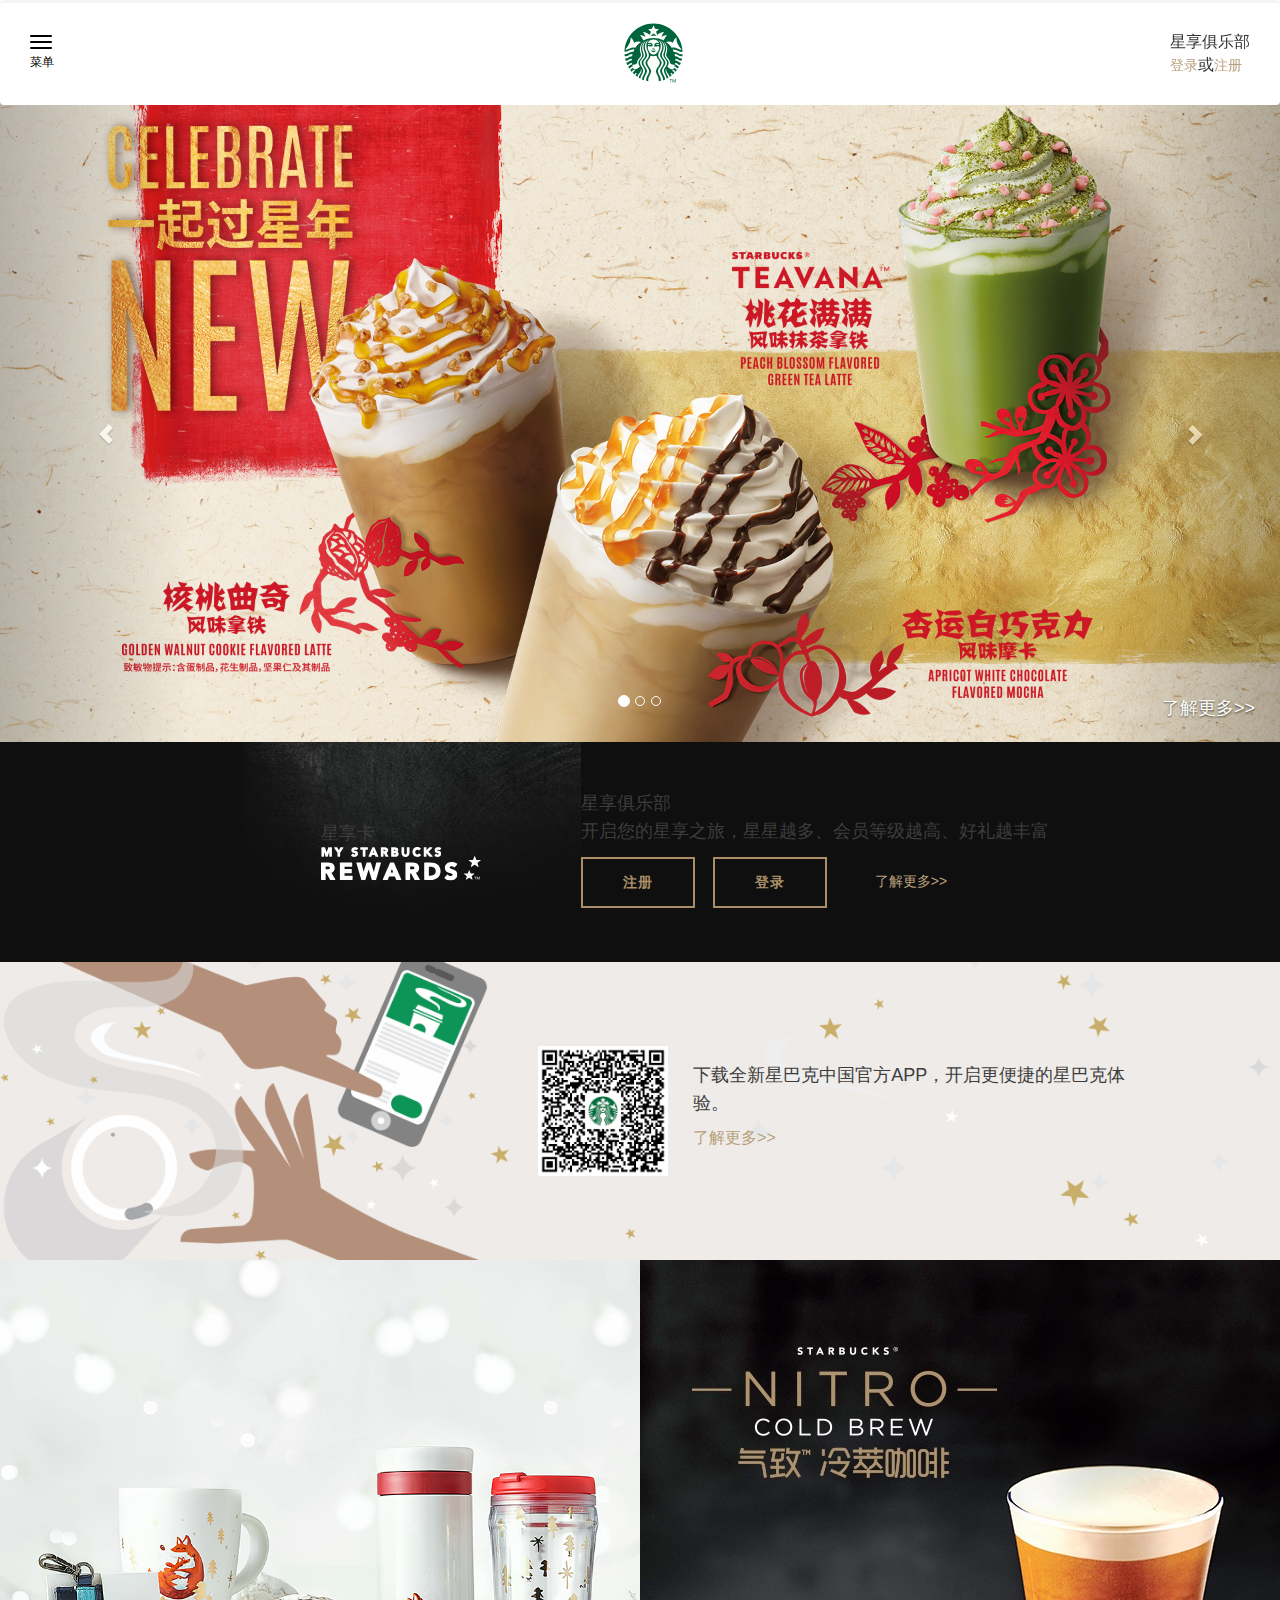
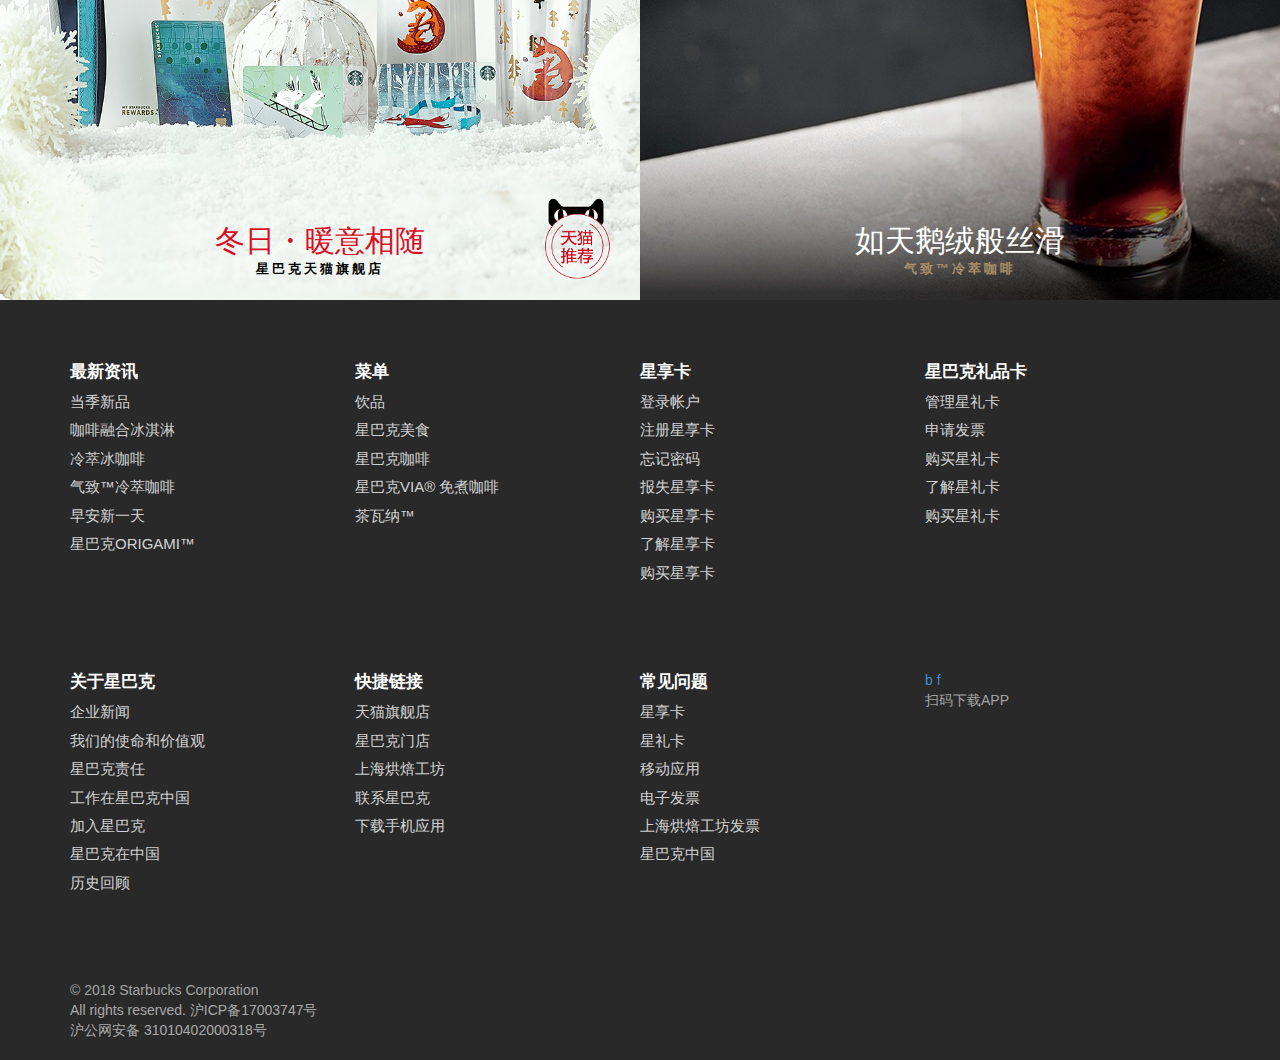
==== html5_review/bootStrap_copy/index.html @ 9d4911f4 "update" ====
<!DOCTYPE html>
<html lang="en">
<head>
    <meta charset="UTF-8">
    <meta http-equiv="x-ua-compatible" content="IE=edge" />
    <meta name="viewport" content="width=device-width,initial-scale=1" />
    <title>首页</title>
    <link href="../plugins/datatimepicker/bootstrap-datetimepicker-master/sample%20in%20bootstrap%20v3/bootstrap/css/bootstrap.min.css" rel="stylesheet" type="text/css" />
    <link href="css/index.css" rel="stylesheet" />
</head>
<body>
<header id="header">
    <nav class="navbar navbar-default">
        <div class="container-fluid">
            <div class="row">
                <div class="col-xs-7">
                    <div class="navbar-header">
                        <div class="row">
                            <div class="col-xs-9">
                                <button class="navbar-toggle collapsed" type="button" id="toggle">
                                    <span class="sr-only">菜单</span>
                                    <span class="icon-bar"></span>
                                    <span class="icon-bar"></span>
                                    <span class="icon-bar"></span>
                                    <span id="menu">菜单</span>
                                </button>
                            </div>
                            <div class="col-xs-3">
                                <a href="#" class="navbar-brand"><img class="logo" src="images/logo.svg" alt="starbucks" /></a>
                            </div>
                        </div>
                    </div>
                </div>
                <div class="col-xs-5">
                    <div id="account">
                        星享俱乐部<br /><a class="nav-word" href="#">登录</a>或<a class="nav-word" href="#">注册</a>
                    </div>
                </div>
            </div>
        </div>
    </nav>
</header>

<div id="wrap"></div>
<div class="collapse" id="collapse1">
    <!--<div id="wrap1">-->
        <ul class="nav navbar-nav">
        <li><a href="#">English</a></li>
        <li><a href="#">星巴克门店</a></li>
        <li><a href="#">上海烘焙工坊</a></li>
        <li><a href="#">天猫旗舰店</a></li>
        <li class="divider" role="separator"></li>
        <li><a href="#">首页</a></li>
        <li class="dropdown">
            <a href="#" class="dropdown-toggle" data-toggle="dropdown" aria-expanded="false" aria-haspopup="true" role="button" id="new">
                新品推荐
                <span class="caret"></span>
            </a>
            <ul class="dropdown-menu" aria-labelledby="new">
                <li><a href="#">当季新品</a></li>
                <li><a href="#">咖啡融合冰淇淋</a></li>
                <li><a href="#">冷翠冰咖啡</a></li>
                <li><a href="#">气致™冷萃咖啡</a></li>
                <li><a href="#">早安新一天</a></li>
                <li><a href="#">星巴克ORIGAMI™</a></li>
            </ul>
        </li>
        <li><a href="#">星享俱乐部</a></li>
        <li class="dropdown">
            <a href="#" class="dropdown-toggle" data-toggle="dropdown" aria-expanded="true" aria-haspopup="true" role="button" id="club">
                星巴克移动应用
                <span class="caret"></span>
            </a>
            <ul class="dropdown-menu" aria-labelledby="club">
                <li><a href="#">星巴克移动应用</a></li>
                <li><a href="#">星巴克Apple Watch</a></li>
            </ul>
        </li>
        <li><a href="#">星礼卡</a></li>
        <li class="dropdown">
            <a href="#" class="dropdown-toggle" data-toggle="dropdown" aria-expanded="true" aria-haspopup="true" role="button" id="gift">
                咖啡文化
                <span class="caret"></span>
            </a>
            <ul class="dropdown-menu" aria-labelledby="gift">
                <li><a href="#">咖啡文化</a></li>
                <li><a href="#">星巴克臻选™咖啡</a></li>
                <li><a href="#">如何冲泡咖啡</a></li>
            </ul>
        </li>
        <li class="dropdown">
            <a href="#" class="dropdown-toggle" data-toggle="dropdown" aria-expanded="true" aria-haspopup="true" role="button" id="foods">
                饮品美食
                <span class="caret"></span>
            </a>
            <ul class="dropdown-menu" aria-labelledby="foods">
                <li><a href="#">饮品</a></li>
                <li><a href="#">星巴克美食</a></li>
                <li><a href="#">星巴克咖啡</a></li>
                <li><a href="#">星巴克VIA®免煮咖啡</a></li>
                <li><a href="#">茶瓦纳™</a></li>
            </ul>
        </li>
        <li class="dropdown">
            <a href="#" class="dropdown-toggle" data-toggle="dropdown" aria-expanded="true" aria-haspopup="true" role="button" id="about">
                关于我们
                <span class="caret"></span>
            </a>
            <ul class="dropdown-menu" aria-labelledby="about">
                <li><a href="#">企业文化</a></li>
                <li><a href="#">我们的使命和价值观</a></li>
                <li><a href="#">星巴克责任</a></li>
                <li><a href="#">工作在星巴克中国</a></li>
                <li><a href="#">加入星巴克</a></li>
                <li><a href="#">星巴克在中国</a></li>
                <li><a href="#">历史回顾</a></li>
            </ul>
        </li>
        <li class="dropdown">
            <a href="#" class="dropdown-toggle" data-toggle="dropdown" aria-expanded="true" aria-haspopup="true" role="button" id="help">
                帮助中心
                <span class="caret"></span>
            </a>
            <ul class="dropdown-menu" aria-labelledby="help">
                <li><a href="#">常见问题</a></li>
                <li><a href="#">联系我们</a></li>
                <li><a href="#">使用条款</a></li>
                <li><a href="#">隐私权政策</a></li>
            </ul>
        </li>

    </ul>
    <!--</div>-->
</div>

<div id="content">
    <div id="carousel" class="carousel slide" data-ride="carousel">
        <!-- Indicators -->
        <ol class="carousel-indicators">
            <li data-target="#carousel" data-slide-to="0" class="active"></li>
            <li data-target="#carousel" data-slide-to="1"></li>
            <li data-target="#carousel" data-slide-to="2"></li>
        </ol>

        <!-- Wrapper for slides -->
        <div class="carousel-inner" role="listbox">
            <div class="item active">
                <a href="#" class="ad">
                    <img src="images/ad01.jpg" alt="ad01">
                    <div class="carousel-caption">
                        了解更多>>
                    </div>
                </a>
            </div>
            <div class="item">
                <a href="#" class="ad">
                    <img src="images/ad01.jpg" alt="ad02">
                    <div class="carousel-caption">
                        了解更多>>
                    </div>
                </a>
            </div>
            <div class="item">
                <a href="#" class="ad">
                    <img src="images/ad01.jpg" alt="ad03">
                    <div class="carousel-caption">
                        了解更多>>
                    </div>
                </a>
            </div>
        </div>

        <!-- Controls -->
        <a class="left carousel-control" href="#carousel" role="button" data-slide="prev">
            <span class="glyphicon glyphicon-chevron-left" aria-hidden="true"></span>
            <span class="sr-only">Previous</span>
        </a>
        <a class="right carousel-control" href="#carousel" role="button" data-slide="next">
            <span class="glyphicon glyphicon-chevron-right" aria-hidden="true"></span>
            <span class="sr-only">Next</span>
        </a>
    </div>

    <div class="rewards">
        <div class="rewards-mark">
            <p class="rewards-mark-label">星享卡</p>
            <div class="rewards-mark-logo"></div>
        </div>
        <div class="rewards-content">
            <p class="rewards-content-title">星享俱乐部</p>
            <p class="rewards-content-text">开启您的星享之旅，星星越多、会员等级越高、好礼越丰富</p>
            <div class="rewards-content-buttons">
                <a href="#" class="btn btn-lg btn-primary" type="button">注册</a>
                <a href="#" class="btn btn-lg btn-primary" type="button">登录</a>
                <a href="#" class="rewards-content-buttons-link" type="button">了解更多>></a>
            </div>
        </div>
    </div>

    <div class="app">
        <div class="app-pc">
            <img src="images/app-web.png" alt="..." />
            <div class="app-download-qrcode">
                <img src="images/app_qr_20171115.png" />
            </div>
            <div class="content-info">
                <p>下载全新星巴克中国官方APP，开启更便捷的星巴克体验。</p>
                <a href="#" class="app-content-link pc-link" type="button">了解更多>></a>
            </div>
        </div>
        <div class="app-mobile">
            <img src="images/app-mobile.png" alt="..." />
            <p>下载全新星巴克中国官方APP，开启更便捷的星巴克体验。</p>
            <a href="#" class="app-content-link pc-link" type="button">了解更多>></a><br/>
            <a href="#" class="btn btn-lg btn-primary app-content-unibutton" type="button"></a>
        </div>
    </div>
    
    <div class="mosaic">
        <a href="#" class="product">
            <img src="images/tmall-banner-20180109104542.jpg" alt="..." />
            <div class="descr-cont">
                <h3><span style="color: #000000">星巴克天猫旗舰店</span></h3>
                <h2><span style="color: #D81026">冬日・暖意相随</span></h2>
            </div>
        </a>
        <a href="#" class="product">
            <img src="images/FT-Grid%20(2)-20170328191448.jpg" alt="..." />
            <div class="descr-cont">
                <h3 style="color: #a98e67">气致™冷萃咖啡</h3>
                <h2 style="color: #fffffe;">如天鹅绒般丝滑</h2>
            </div>
        </a>
    </div>
</div>

<footer class="page-footer cn" id="footer">
    <div class="container">
        <!-- Row 1 -->
        <div class="page-footer-row">
            <div class="item">
                <a class="item-title">最新资讯</a>
                <div class="item-content">
                    <a class="item-link" href="/cn/new-at-starbucks/cny-2018" id="footer-">当季新品</a>
                    <a class="item-link" href="/cn/new-at-starbucks/coffee-meets-ice-cream" id="footer-">咖啡融合冰淇淋</a>
                    <a class="item-link" href="/cn/new-at-starbucks/cold-brew" id="footer-">冷萃冰咖啡</a>
                    <a class="item-link" href="/cn/new-at-starbucks/nitro-cold-brew" id="footer-">气致™冷萃咖啡</a>
                    <a class="item-link" href="/cn/new-at-starbucks/great-breakfast" id="footer-">早安新一天</a>
                    <a class="item-link" href="/cn/new-at-starbucks/origami" id="footer-new-2">星巴克ORIGAMI™</a>

                </div>
            </div>
            <div class="item">
                <a class="item-title">菜单</a>
                <div class="item-content">
                    <a class="item-link" href="/cn/menu/beverages" id="footer-menu-1">饮品</a>
                    <a class="item-link" href="/cn/menu/food" id="footer-menu-2">星巴克美食</a>
                    <a class="item-link" href="/cn/menu/our-coffees" id="footer-menu-3">星巴克咖啡</a>
                    <a class="item-link" href="/cn/menu/via" id="footer-menu-4">星巴克VIA® 免煮咖啡</a>
                    <a class="item-link" href="/cn/menu/teavana" id="footer-menu-5">茶瓦纳™</a>

                </div>
            </div>

            <div class="item">
                <a class="item-title" href="/cn/rewards" id="footer-reward">星享卡</a>
                <div id="msr-logged-out" class="item-content">
                    <a class="item-link" href="/cn/log-in" id="footer-reward-login">登录帐户</a>
                    <a class="item-link" href="/cn/create-account" id="footer-reward-signup">注册星享卡</a>
                    <a class="item-link" href="/cn/forget-password" id="footer-reward-forgot">忘记密码</a>
                    <a class="item-link" href="/cn/account/manage-msr" id="footer-reward-report">报失星享卡</a>
                    <a class="item-link desktop-only" id="footer-reward-purchase" target="_blank" href="https://starbucks.tmall.com/search.htm?spm=a1z10.1-b.w4006-14489348233.4.6XB3CU&amp;orderType=&amp;viewType=grid&amp;keyword=%D0%C7%CF%ED%BF%A8&amp;lowPrice=&amp;highPrice=&amp;scene=taobao_shop">购买星享卡</a>
                    <a class="item-link mobile-only" id="footer-reward-about" href="/cn/rewards">了解星享卡</a>
                    <a class="item-link mobile-only" id="footer-reward-purchase" target="_blank" href="https://starbucks.m.tmall.com/shop/shop_auction_search.htm?suid=&amp;scid=1141442750&amp;sort=default&amp;spm=a320p.7692171.1998705856.i1">购买星享卡</a>
                </div>
                <div id="msr-logged-in" class="item-content hide">
                    <a class="item-link" href="/cn/account" id="footer-reward-dashboard">帐户一览</a>
                    <a class="item-link" href="/cn/account/add-msr" id="footer-reward-add">关联星享卡</a>
                    <a class="item-link" href="/cn/account/manage-msr" id="footer-reward-report">报失星享卡</a>
                    <a class="item-link desktop-only" id="footer-reward-purchase" target="_blank" href="https://starbucks.tmall.com/search.htm?spm=a1z10.1-b.w4006-14489348233.4.6XB3CU&amp;orderType=&amp;viewType=grid&amp;keyword=%D0%C7%CF%ED%BF%A8&amp;lowPrice=&amp;highPrice=&amp;scene=taobao_shop">购买星享卡</a>
                    <a class="item-link mobile-only" id="footer-reward-about" href="/cn/rewards">了解星享卡</a>
                    <a class="item-link mobile-only" id="footer-reward-purchase" target="_blank" href="https://starbucks.m.tmall.com/shop/shop_auction_search.htm?suid=&amp;scid=1141442750&amp;sort=default&amp;spm=a320p.7692171.1998705856.i1">购买星享卡</a>
                </div>
            </div>

            <div class="item">
                <a class="item-title" href="/cn/starbucks-gift-card" id="footer-svc">星巴克礼品卡</a>
                <div id="svc-logged-out" class="item-content">
                    <a class="item-link" href="/cn/svc-query" id="footer-svc-query">管理星礼卡</a>
                    <a class="item-link" href="/cn/invoice" id="footer-svc-fapiao">申请发票</a>
                    <a class="item-link desktop-only" id="footer-svc-purchase" target="_blank" href="https://starbucks.world.tmall.com/p/rd993825.htm?&amp;scene=taobao_shop">购买星礼卡</a>
                    <a class="item-link mobile-only" id="footer-svc-about" href="/cn/starbucks-gift-card">了解星礼卡</a>
                    <a class="item-link mobile-only" id="footer-svc-purchase" target="_blank" href="https://starbucks.m.tmall.com/shop/shop_auction_search.htm?suid=&amp;scid=1141442934&amp;sort=default&amp;spm=a320p.7692171.1998705856.i1">购买星礼卡</a>
                </div>
                <div id="svc-logged-in" class="item-content hide">
                    <a class="item-link" href="/cn/account/manage-svc" id="footer-svc-manage">管理星礼卡</a>
                    <a class="item-link" href="/cn/invoice" id="footer-svc-fapiao">申请发票</a>
                    <a class="item-link desktop-only" id="footer-svc-purchase" target="_blank" href="https://starbucks.world.tmall.com/p/rd993825.htm?&amp;scene=taobao_shop">购买星礼卡</a>
                    <a class="item-link mobile-only" id="footer-svc-about" href="/cn/starbucks-gift-card">了解星礼卡</a>
                    <a class="item-link mobile-only" id="footer-svc-purchase" target="_blank" href="https://starbucks.m.tmall.com/shop/shop_auction_search.htm?suid=&amp;scid=1141442934&amp;sort=default&amp;spm=a320p.7692171.1998705856.i1">购买星礼卡</a>
                </div>
            </div>
        </div>
        <!-- Row 2 -->
        <div class="page-footer-row">
            <div class="item">
                <a class="item-title">关于星巴克</a>
                <div class="item-content">
                    <a class="item-link" href="/cn/about/company-news" id="footer-about-1">企业新闻</a>
                    <a class="item-link" href="/cn/about/mission-statement" id="footer-about-2">我们的使命和价值观</a>
                    <a class="item-link" href="/cn/about/responsibility" id="footer-about-3">星巴克责任</a>
                    <a class="item-link" href="/cn/about/working-at-starbucks" id="footer-about-4">工作在星巴克中国</a>
                    <a class="item-link" href="/cn/about/careers" id="footer-about-5">加入星巴克</a>
                    <a class="item-link" href="/cn/about/inchina" id="footer-about-6">星巴克在中国</a>
                    <a class="item-link" href="/cn/about/history" id="footer-about-7">历史回顾</a>

                </div>
            </div>
            <div class="item">
                <a class="item-title">快捷链接</a>
                <div class="item-content">
                    <a class="item-link" href="https://starbucks.tmall.com" target="_blank" id="footer-link-tmall">天猫旗舰店</a>
                    <a class="item-link" href="/cn/stores" id="footer-link-store">星巴克门店</a>
                    <a class="item-link" href="https://roastery.starbucks.com.cn">上海烘焙工坊</a>
                    <a class="item-link" href="/cn/help/contact" id="footer-link-contact">联系星巴克</a>
                    <a class="item-link mobile-only" id="footer-link-app" target="_blank" href="http://a.app.qq.com/o/simple.jsp?pkgname=com.starbucks.cn">下载手机应用</a>
                </div>
            </div>
            <div class="item">
                <a class="item-title">常见问题</a>
                <div class="item-content">
                    <a class="item-link" href="/cn/help/faq/my-starbucks-rewards" id="footer-ask-rewards">星享卡</a>
                    <a class="item-link" href="/cn/help/faq/starbucks-gift-card" id="footer-ask-svc">星礼卡</a>
                    <a class="item-link" href="/cn/help/faq/starbucks-mobile-app" id="footer-ask-app">移动应用</a>
                    <a class="item-link" href="/cn/help/faq/starbucks-efapiao" id="footer-ask-efapiao">电子发票</a>
                    <a class="item-link" href="https://roastery.starbucks.com.cn/e-fapiao/">上海烘焙工坊发票</a>

                    <a class="item-link" href="/cn/help/faq/starbucks-website" id="footer-ask-china">星巴克中国</a>
                </div>
            </div>
            <div class="item download-section cn">
                <div class="qrcode"></div>
                <div class="download-btns">
                    <a href="https://itunes.apple.com/cn/app/xing-ba-ke-zhong-guo/id499819758?ls=1&amp;mt=8" target="_blank" onclick="ga_download('HP','app','download_btn');" id="footer-download-iphone" class="download-btns-btn">b</a>
                    <a href="/cn/the-starbucks-china-app#android" target="_blank" onclick="ga_download('HP','app','download_btn');" id="footer-download-android" class="download-btns-btn">f</a>
                </div>
                <p class="wording">扫码下载APP</p>
            </div>
        </div>
        <!-- Row 3 -->
        <div class="page-footer-row bottom">
            <div class="contents" id="footer-icp">
                <p class="contents-wording">© 2018 Starbucks Corporation</p>
                <a class="contents-wording" target="_blank" href="http://www.miitbeian.gov.cn/">All rights reserved. 沪ICP备17003747号</a>
                <a class="contents-wording" target="_blank" href="http://www.beian.gov.cn/portal/registerSystemInfo?recordcode=31010402000318">
                    <span class="police-img"></span> 沪公网安备 31010402000318号
                </a>
            </div>
            <div class="icons" id="footer-icons">
                <a class="wechat icon" onclick="$('#wechat_qrcode').toggle();ga('send', 'event', 'social icons', 'footer', 'weixin');" id="footer-social-wechat">
                    <div id="wechat_qrcode" class="wechat-qrcode"></div>
                </a>
                <a class="weibo icon" onclick="ga('send', 'event', 'social icons', 'footer', 'weibo');" id="footer-social-weibo" href="http://www.weibo.com/starbucks" target="_blank"></a>
            </div>
        </div>
    </div>
</footer>

<script src="../plugins/datatimepicker/bootstrap-datetimepicker-master/sample%20in%20bootstrap%20v3/jquery/jquery-1.8.3.min.js"></script>
<script src="../plugins/datatimepicker/bootstrap-datetimepicker-master/sample%20in%20bootstrap%20v3/bootstrap/js/bootstrap.js"></script>
<script src="js/index.js"></script>
</body>
</html>
---- html5_review/bootStrap_copy/css/index.css ----
html{
    height: 109%;
}
body{
    position: relative;
    /*height: 1000px;*/
}
#header{
    position: fixed;
    width: 100%;
    top:0;
    z-index: 12;
    -webkit-transform: translateY(0%);
    transform: translateY(0%);
    -webkit-transition: all 250ms ease-in-out;
    transition: all 250ms ease-in-out;
}
#header.down{
    /*display: none;*/
    -webkit-transform: translateY(-100%);
    transform: translateY(-100%);
}

img.logo {
    width: 73px;
    -webkit-transition: all 250ms ease-in-out;
    transition: all 250ms ease-in-out;
}

#header.not-to-top img.logo{
    width: 50px;
}

a.navbar-brand {
    height: 100px;
    padding: 15px 0px;
    float: none;
    display: block;
    text-align: center;
    /* margin-left: 38px; */
    -webkit-transition: all 250ms ease-in-out;
    transition: all 250ms ease-in-out;
}

#header.not-to-top a.navbar-brand{
    height: auto;
    padding-bottom: 5px;
    padding-top: 5px;
}

.navbar-default .navbar-toggle .icon-bar {
    background-color: #000;
}

span#menu {
    font-size: 12px;
    width: 24px;
    display: block;
    margin-top: 5px;
}

.navbar-header {
    float: none;
}

.container-fluid {
    padding: 0 15px;
}

.navbar-default .navbar-toggle:hover, .navbar-default .navbar-toggle:focus {
    background: transparent;
    outline: none;
}

.navbar-default .navbar-toggle {
    float: none;
    display: block;
    border: none;
    padding: 0px;
    margin: 32px 15px;
    -webkit-transition: all 250ms ease-in-out;
    transition: all 250ms ease-in-out;
}

#header.not-to-top .navbar-default .navbar-toggle{
    margin-bottom: 12px;
    margin-top: 12px;
}

div#account {
    float: right;
    font-size: 16px;
    margin: 28px 15px;
    -webkit-transition: all 250ms ease-in-out;
    transition: all 250ms ease-in-out;
}

#header.not-to-top div#account{
    margin-bottom: 8px;
    margin-top: 8px;
}

nav.navbar.navbar-default {
    border: none;
    background-color: #fff;
    border-top: 3px solid #f5f5f5;
    font-size: 15px;
    margin-bottom: 0;
}

a.nav-word {
    color: #b89f7a;
    font-size: 14px;
}

a.nav-word:hover,a.nav-word:focus {
    text-decoration: none;
    outline: none;
}

div#collapse1 {
    position: absolute;
    display: none;
    width: 0;
    border: none;
    top: -103px;
    left: 0;
    bottom: 0;
    right: 0;
    background: #000;
    max-height: none;
    font-size: 15px;
    /*height: 100% !important;*/
    white-space: nowrap;
    overflow-y: auto !important;
    z-index: 16;
    padding: 0 15px;
    overflow-x: hidden;
}

/*#wrap1{*/
    /*overflow-y: auto;*/
    /*overflow-x: hidden;*/
/*}*/

@media (min-width: 768px) {
    .navbar-collapse.collapse {
        display: none !important;
        padding-bottom: 0;
        overflow: visible !important;
    }
}

.navbar-collapse,.navbar-collapse.in {
     overflow-y: auto;
}

.navbar-nav{
    float: none;
    margin: 7.5px -15px;
}
.navbar-nav>li{
    float: none;
}

ul.dropdown-menu {
    width: 100%;
    border: none;
    background: #000;
    position: static;
    float: none;
    font-size: 15px;
}

li.divider {
    height: 1px;
    border-top: 1px solid #525252;
    margin: 10px 0px;
}

.navbar-nav>li>a {
    color: #fff;
}

.navbar-nav>li>a:hover, .navbar-nav>li>a:focus {
    color: #b89f7a;
    background-color: transparent;
}

.navbar-nav>.open>a, .navbar-nav>.open>a:hover, .navbar-nav>.open>a:focus {
    color: #b89f7a;
    background: none;
}

.dropdown-menu>li>a {
    color: #aaa;
    padding: 10px 15px 10px 25px;
}

.dropdown-menu>li>a:hover, .dropdown-menu>li>a:focus {
    background: none;
    color: #b89f7a;
}

.navbar-nav>.open>a .caret, .navbar-nav>.open>a:hover .caret, .navbar-nav>.open>a:focus .caret {
    border-top-color: #b89f7a;
    border-bottom-color: #b89f7a;
    outline: none;
}

.navbar-nav>.dropdown>a:hover .caret, .navbar-nav>.dropdown>a:focus .caret {
    border-top-color: #b89f7a;
    border-bottom-color: #b89f7a;
    outline: none;
}

.navbar-nav>.dropdown>a .caret {
    border-top-color: #fff;
    border-bottom-color: #fff;
    /*float: right;*/
    position: absolute;
    right: 15px;
    top: 22px;
}

div#wrap {
    /*width: 100%;*/
    /*height: 100%;*/
    position: absolute;
    top: -103px;
    left: 0;
    bottom: 0;
    right: 0;
    background: rgba(0, 0, 0, 0.5);
    display: none;
    z-index: 16;
}

div#content {
    margin-top: 102px;
}

#content p {
    font-size: 18px;
    line-height: 28px;
    color: #3d3d3d;
    font-family: AvenirLight, 'HelveticaNeue-Light', 'Helvetica Neue', arial, "Hiragino Sans GB", "冬青黑体", "Microsoft YaHei New", "Microsoft Yahei", "微软雅黑", 宋体, SimSun, STXihei, "华文细黑", sans-serif;
}

.carousel-caption {
    font-size: 18px;
    right: 25px;
    bottom: 20px;
    padding: 0;
    left: auto;
}
@media (max-width: 991px){
    .carousel-caption{
        font-size: 14px;
        right: 15px;
        bottom: 0;
    }
}


.rewards {
    background: #0f0f0f;
    color: #fff;
    display: -webkit-flex;
    display: flex;
    justify-content: center;
}

.rewards-mark {
    background: url('../images/rewards_bg.png') 0 0 no-repeat;
    display: -webkit-flex;
    display: flex;
    flex-direction: column;
    justify-content: center;
    height: 220px;
    flex: 0 0 350px;
    padding-left: 90px;
}

.rewards-mark-logo {
    width: 160px;
    height: 38.5185185185px;
    background: url('../images/rewards_logo_20170209.svg') 0 0 no-repeat;
    background-size: contain;
}

.rewards-content {
    display: -webkit-flex;
    display: flex;
    flex-direction: column;
    justify-content: center;
}

p.rewards-mark-label {
    font-size: 18px;
    margin-bottom: 0px;
}

p.rewards-content-title {
    font-size: 25px;
    margin-bottom: 0px;
}

p.rewards-content-text {
    font-size: 16px;
    margin-bottom: 5px;
}

a.btn-lg {
    background: transparent;
    border-radius: 0;
    text-transform: uppercase;
    letter-spacing: 1px;
    font-size: 14px;
    font-weight: 700;
}

a.btn-primary {
    border: 2px solid #a98e67;
    padding: 14px 40px;
    color: #a98e67;
}

a.btn {
    margin: .5em 1em .5em 0;
}

a.btn-primary:hover, a.btn-primary:focus {
    color: #ffffff;
    background-color: #a98e67;
    border-color: #a98e67;
}

a.rewards-content-buttons-link {
    margin-left: 30px;
    font-size: 14px;
    color: #b89f7a;
    text-decoration: none;
}

a.rewards-content-buttons-link:hover,a.rewards-content-buttons-link:focus {
    color: #967a50;
    text-decoration: none;
    outline: none;
}

@media (max-width: 768px){
    .rewards{
        display: block;
        text-align: center;
    }
    .rewards-mark{
        padding: 0;
        align-items: center;
    }
    .rewards-mark-logo{
        margin-left: 30px;
    }
    .rewards-content{

    }
    p.rewards-content-text {
        font-size: 18px ;
        margin: 15px 0 20px ;
        line-height: 28px ;
    }
    .rewards-content-buttons {
        -webkit-flex-direction: column;
        -ms-flex-direction: column;
        flex-direction: column;
        width: 80%;
        margin: 0 auto;
        padding: 10px 0;
        display: flex;
    }
    .rewards-content-buttons-link {
        margin-left: 0px;
        margin-right: 7px;
        padding: 25px 0;
        text-align: right;
        display: block;
    }
}
.app-pc img,.app-mobile img {
    width: 100%;
    height: auto;
}
.app {
    background: #EFEBE8;
    position: relative;
}

.app-download-qrcode {
    position: absolute;
    width: 130px;
    height: 130px;
    left: 42%;
    top: 50%;
    margin-top: -65px;
}

.content-info {
    position: absolute;
    height: 100px;
    width: 35%;
    left: 44%;
    top: 50%;
    margin-top: -50px;
    transform: translate(130px,0);
}

a.app-content-link.pc-link {
    font-size: 16px;
    color: #b89f7a;
    text-decoration: none;
}

a.app-content-link.pc-link:hover,a.app-content-link.pc-link:focus{
    text-decoration: none;
    outline: none;
    color: #967a50;
}

.app-mobile{
    display: none;
    text-align: center;
}

@media (max-width: 768px) {
    .app-pc{
        display: none;
    }
    .app-mobile{
        display: block;
    }
}

a.app-content-unibutton {
    background: url(../images/udp-starbucks-cn.svg) center center no-repeat;
    height: 80px;
    width: 220px;
    border: none;
}

a.app-content-unibutton:hover,a.app-content-unibutton:focus {
    background-color: transparent;
    outline: none;
}

.mosaic{
    overflow: hidden;
}

.mosaic img{
    width: 100%;
    height: auto;
}
.product{
    float: left;
    position: relative;
    display: block;
    width: 50%;
}

.descr-cont {
    position: absolute;
    width: 100%;
    height: 100%;
    left: 0;
    top: 0;
}

.descr-cont h3 {
    position: absolute;
    bottom: 10px;
    width: 100%;
    margin-bottom: 10px;
    text-align: center;
    font-weight: 900;
    font-size: 13px;
    line-height: 22px;
    text-transform: uppercase;
    color: #a98e67;
    letter-spacing: 3px;
    font-family: AvenirBlack, 'HelveticaNeue-Light', 'Helvetica Neue', arial, "Hiragino Sans GB", "冬青黑体", "Microsoft YaHei New", "Microsoft Yahei", "微软雅黑", 宋体, SimSun, STXihei, "华文细黑", sans-serif;
}

.descr-cont h2 {
    position: absolute;
    bottom: 40px;
    width: 100%;
    text-align: center;
    line-height: 38px;
    letter-spacing: normal;
    font-size: 30px;
    font-weight: 400;
    margin: 0;
}

@media (max-width: 768px) {
    .product{
        width: 100%;
        float: none;
    }
}

footer#footer {
    background: #292929;
    color: #A3A3A3;
    padding: 60px 0 20px;
}

.page-footer-row {
    display: -webkit-flex;
    display: flex;
    align-items: flex-start;
}

.item {
    display: -webkit-flex;
    display: flex;
    flex: 1;
    flex-direction: column;
}

.item-content {
    display: -webkit-flex;
    display: flex;
    flex-direction: column;
}

.page-footer-row:not(:last-of-type) {
    margin-bottom: 80px;
}

a.item-title {
    font-size: 1.7rem;
    color: #fff;
    display: block;
    margin-bottom: 7px;
    font-weight: 600;
    text-decoration: none;
}

.item-link {
    font-size: 1.5rem;
    color: rgba(255, 255, 255, 0.8);
    cursor: pointer;
    margin-bottom: 7px;
    display: block;
    font-weight: 300;
}

.item-link:hover,.item-link:focus {
    color: rgba(255, 255, 255, 0.8);
}

.contents {
    display: -webkit-flex;
    display: flex;
    flex-direction: column;
    flex: 1;
}

a.contents-wording {
    color: rgba(255, 255, 255, 0.6);
}

p.contents-wording {
    margin-bottom: 0;
}

@media (max-width: 768px) {
    footer#footer{
        padding: 20px 0 30px 0;
    }
    .page-footer-row{
        flex-direction: column;
        align-items: stretch;
        margin-bottom: 0 !important;
    }
    .item-content{
        display: none;
        padding-left: 13px;
    }
    a.item-title{
        position: relative;
        margin-bottom: 15px;
        cursor: pointer;
    }
    a.item-title.active{
        color:#a98e67;
    }
    a.item-title:after {
        position: absolute;
        display: block;
        content: '';
        top: 10px;
        right: 0;
        border-left: 5px solid transparent;
        border-right: 5px solid transparent;
        border-top: 5px solid #fff;
    }
    a.item-title.active:after{
        border-top-color:#a98e67 ;
    }
    .item-link{
        margin-bottom: 15px;
    }
    .item.download-section{
        display: none;
    }
    .bottom{
        margin-top: 20px;
    }
}
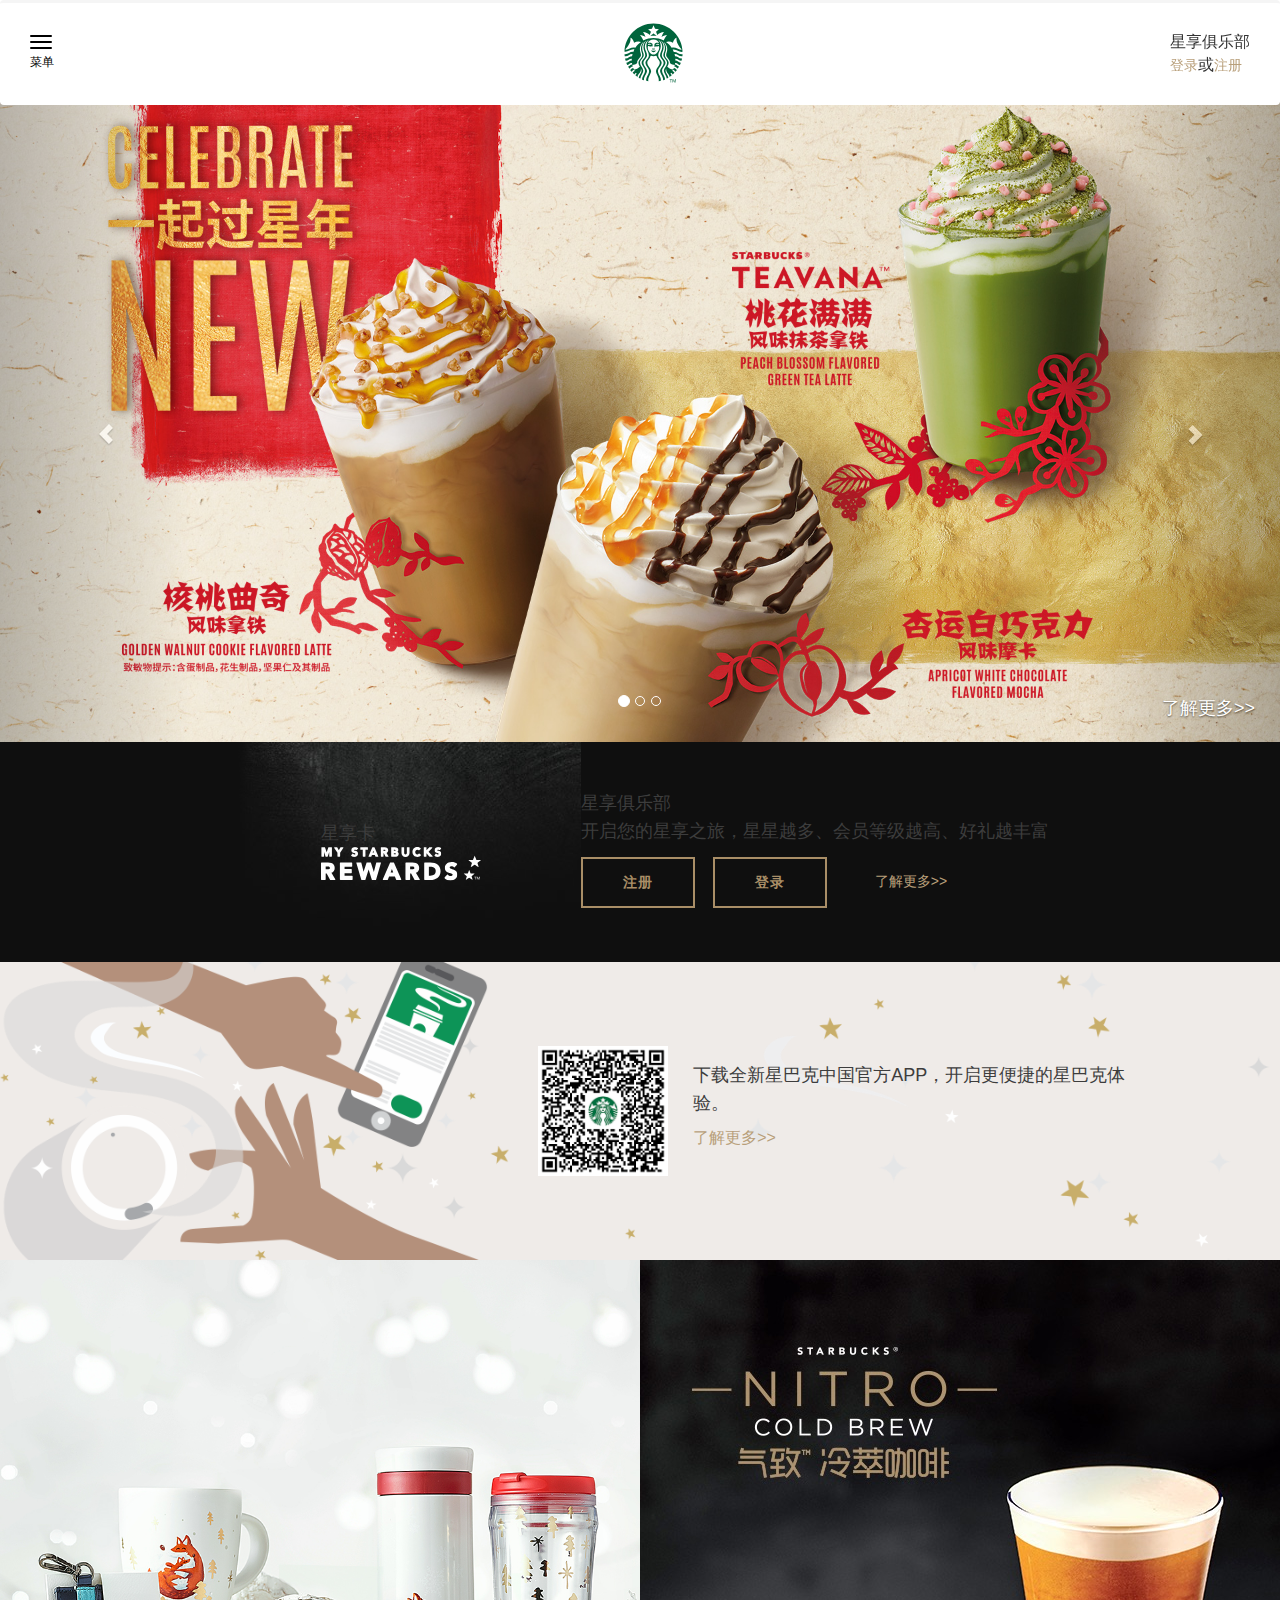
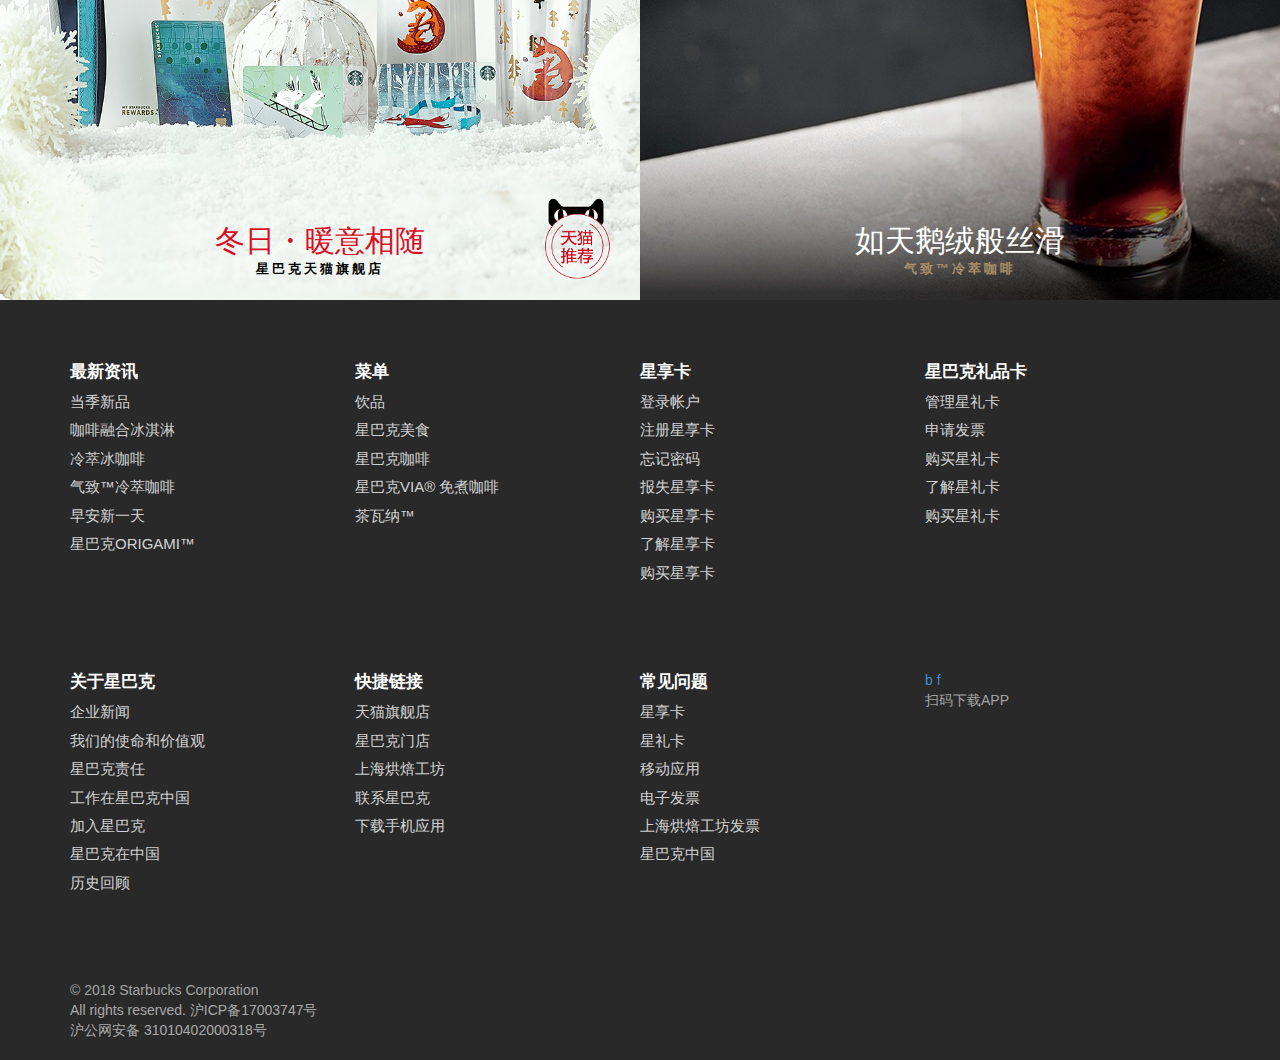
==== commit 1b3ba009: "update" ====
--- a/html5_review/bootStrap_copy/index.html
+++ b/html5_review/bootStrap_copy/index.html
@@ -1,12 +1,23 @@
 <!DOCTYPE html>
+<!--&lt;!&ndash;[if IE 10]>-->
+<!--<html lang="en" class="gt-ie9">-->
+<!--<![endif]&ndash;&gt;-->
+<!--&lt;!&ndash;[if !IE]>&lt;!&ndash;>-->
 <html lang="en">
+<!--[!endif]-->
 <head>
     <meta charset="UTF-8">
     <meta http-equiv="x-ua-compatible" content="IE=edge" />
     <meta name="viewport" content="width=device-width,initial-scale=1" />
     <title>首页</title>
+    <!--[if lt IE 9]>
+    <script src="../js/html5shiv.min.js"></script>
+    <![endif]-->
     <link href="../plugins/datatimepicker/bootstrap-datetimepicker-master/sample%20in%20bootstrap%20v3/bootstrap/css/bootstrap.min.css" rel="stylesheet" type="text/css" />
     <link href="css/index.css" rel="stylesheet" />
+    <!--&lt;!&ndash;[if gt IE 9]>-->
+    <!--<link href="css/hack.css" rel="stylesheet" />-->
+    <!--<![endif]&ndash;&gt;-->
 </head>
 <body>
 <header id="header">
--- a/html5_review/bootStrap_copy/css/index.css
+++ b/html5_review/bootStrap_copy/css/index.css
@@ -583,6 +583,7 @@
         flex-direction: column;
         align-items: stretch;
         margin-bottom: 0 !important;
+        /*display: block;*/
     }
     .item-content{
         display: none;
--- a/html5_review/bootStrap_copy/css/hack.css
+++ b/html5_review/bootStrap_copy/css/hack.css
@@ -0,0 +1,5 @@
+@media (max-width:768px) {
+    .page-footer-row{
+        display: block !important;
+    }
+}